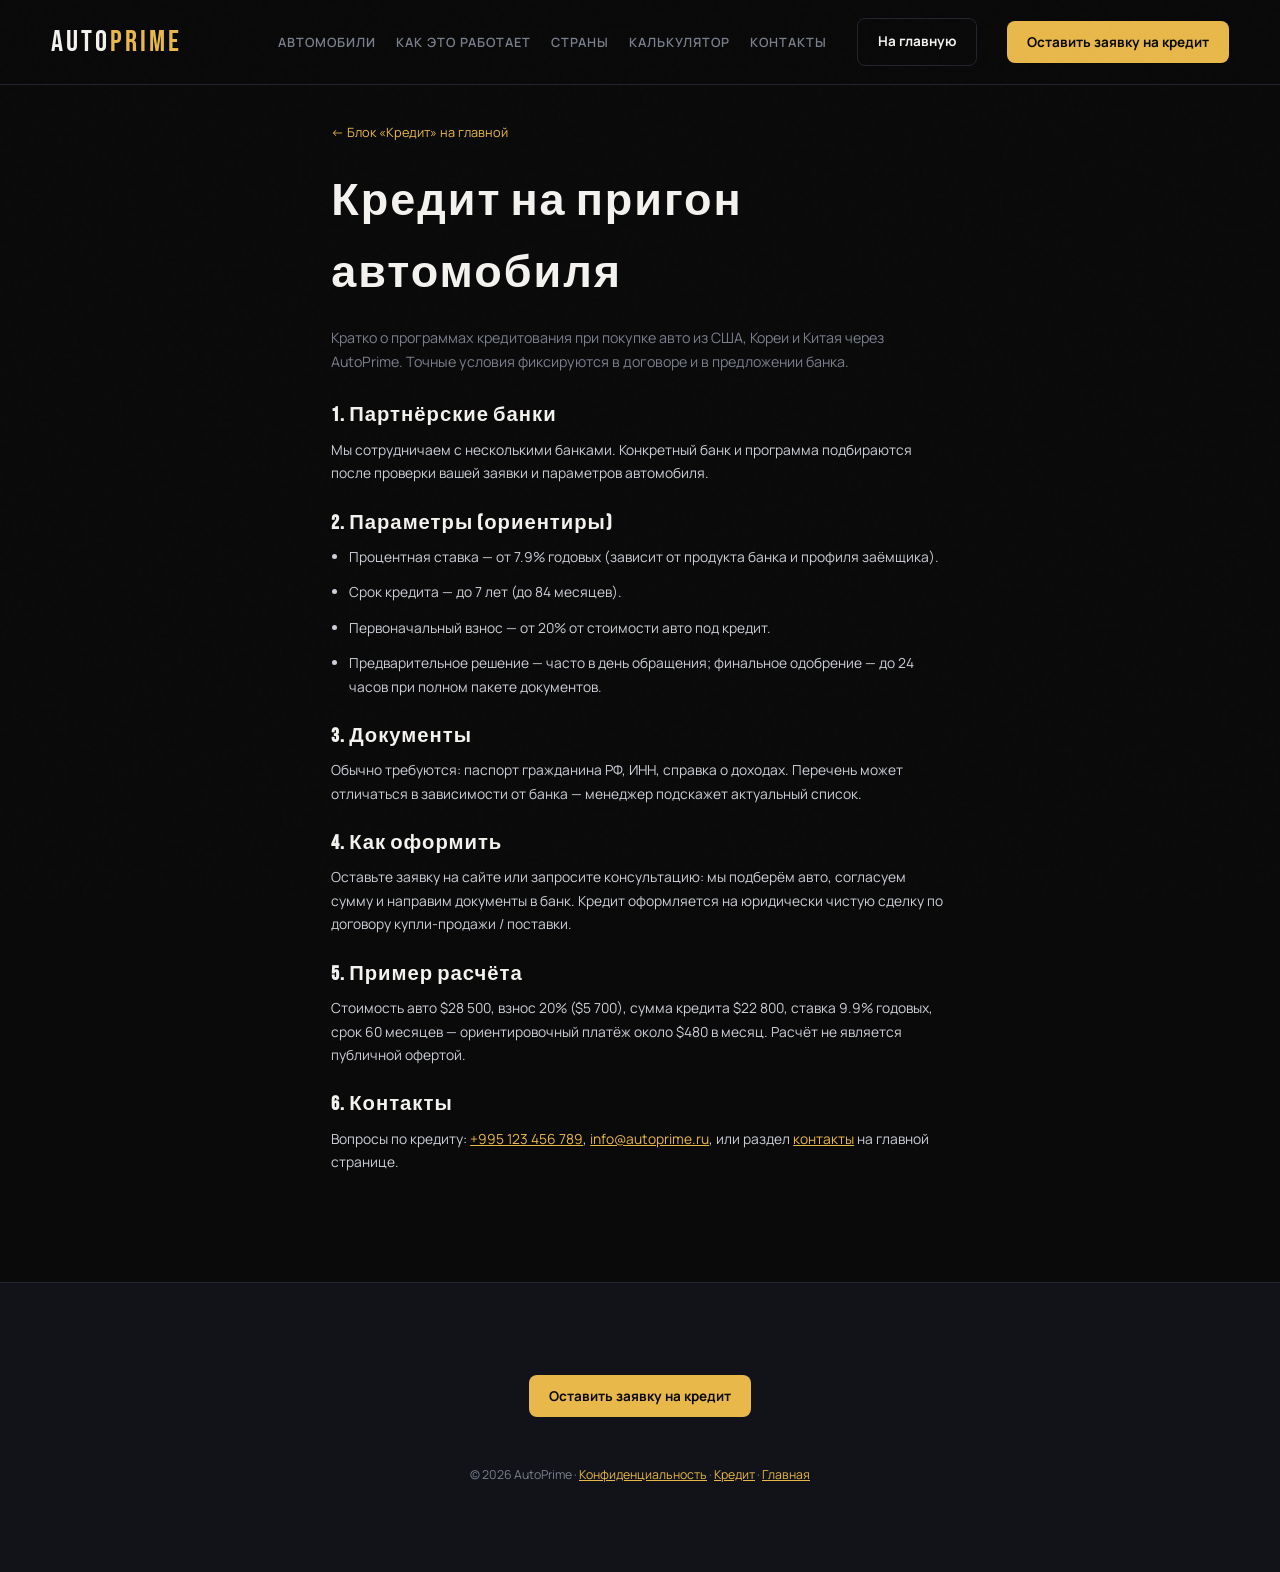
==== credit-info.html @ edca6498 "add fields add fields" ====
<!DOCTYPE html>
<html lang="ru">
<head>
<meta charset="UTF-8">
<meta name="viewport" content="width=device-width, initial-scale=1.0">
<title>Кредит на пригон автомобиля — AutoPrime</title>
<link rel="preconnect" href="https://fonts.googleapis.com">
<link rel="preconnect" href="https://fonts.gstatic.com" crossorigin>
<link href="https://fonts.googleapis.com/css2?family=Bebas+Neue&family=Manrope:wght@300;400;500;600;700;800&display=swap" rel="stylesheet">
<link rel="stylesheet" href="css/autoprime.css">
</head>
<body>

<header>
  <div class="layout-shell--header">
    <a href="index.html#top" class="logo">AUTO<span>PRIME</span></a>
    <div class="header-nav-wrapp">
      <nav class="header-nav">
        <a href="index.html#cars">Автомобили</a>
        <a href="index.html#howit">Как это работает</a>
        <a href="index.html#countries">Страны</a>
        <a href="index.html#calc">Калькулятор</a>
        <a href="index.html#contact">Контакты</a>
      </nav>
      <a href="index.html#top" class="btn btn-outline">На главную</a>
      <button class="btn btn-primary" onclick="openModal()">Оставить заявку на кредит</button>
    </div>
    
    <div class="burger">
      <span></span>
    </div>
  </div>
</header>

<main class="page-simple">
  <div class="layout-shell page-simple__inner">
    <a href="index.html#credit" class="back-link">← Блок «Кредит» на главной</a>
    <h1>Кредит на пригон автомобиля</h1>
    <p class="lead">Кратко о программах кредитования при покупке авто из США, Кореи и Китая через AutoPrime. Точные условия фиксируются в договоре и в предложении банка.</p>

    <section>
      <h2>1. Партнёрские банки</h2>
      <p>Мы сотрудничаем с несколькими банками. Конкретный банк и программа подбираются после проверки вашей заявки и параметров автомобиля.</p>
    </section>

    <section>
      <h2>2. Параметры (ориентиры)</h2>
      <ul>
        <li>Процентная ставка — от 7.9% годовых (зависит от продукта банка и профиля заёмщика).</li>
        <li>Срок кредита — до 7 лет (до 84 месяцев).</li>
        <li>Первоначальный взнос — от 20% от стоимости авто под кредит.</li>
        <li>Предварительное решение — часто в день обращения; финальное одобрение — до 24 часов при полном пакете документов.</li>
      </ul>
    </section>

    <section>
      <h2>3. Документы</h2>
      <p>Обычно требуются: паспорт гражданина РФ, ИНН, справка о доходах. Перечень может отличаться в зависимости от банка — менеджер подскажет актуальный список.</p>
    </section>

    <section>
      <h2>4. Как оформить</h2>
      <p>Оставьте заявку на сайте или запросите консультацию: мы подберём авто, согласуем сумму и направим документы в банк. Кредит оформляется на юридически чистую сделку по договору купли-продажи / поставки.</p>
    </section>

    <section>
      <h2>5. Пример расчёта</h2>
      <p>Стоимость авто $28 500, взнос 20% ($5 700), сумма кредита $22 800, ставка 9.9% годовых, срок 60 месяцев — ориентировочный платёж около $480 в месяц. Расчёт не является публичной офертой.</p>
    </section>

    <section>
      <h2>6. Контакты</h2>
      <p>Вопросы по кредиту: <a href="tel:#">+995 123 456 789</a>, <a href="mailto:info@autoprime.ru">info@autoprime.ru</a>, или раздел <a href="index.html#contact">контакты</a> на главной странице.</p>
    </section>
  </div>
</main>

<footer>
  <div class="layout-shell" style="padding: 32px 0 48px;">
    <div class="footer-inner" style="display: flex; justify-content: center;">
      <button class="btn btn-primary" onclick="openModal()">Оставить заявку на кредит</button>
    </div>
    <p style="font-size: 0.82rem; color: var(--muted); line-height: 1.6; text-align: center;">
      © 2026 AutoPrime ·
      <a href="privacy.html" style="color: var(--accent);">Конфиденциальность</a> ·
      <a href="credit-info.html" style="color: var(--accent);">Кредит</a> ·
      <a href="index.html" style="color: var(--accent);">Главная</a>
    </p>
  </div>
</footer>

<!-- MODAL -->
<div class="modal-overlay" id="modal">
  <form class="modal" id="modalForm" method="POST">
    <button class="modal-close" onclick="closeModal()">×</button>
    <h3>БЕСПЛАТНАЯ КОНСУЛЬТАЦИЯ</h3>
    <p>Оставьте номер телефона — менеджер перезвонит в течение 15 минут</p>
    <div class="form-group" style="margin-bottom:16px;" id="fg-mname">
      <label>Имя</label>
      <input type="text" name="name" id="mname" placeholder="Ваше имя" autocomplete="name">
      <div class="field-error" id="err-mname">Укажите имя</div>
    </div>
    <div class="form-group" style="margin-bottom:24px;" id="fg-mphone">
      <label>Телефон</label>
      <input type="tel" name="phone" class="phone-input" id="mphone" placeholder="+995 ___-__-__" autocomplete="tel">
      <div class="field-error" id="err-mphone">Укажите корректный номер</div>
    </div>
    <button type="submit" class="btn btn-primary pulse" style="width:100%; justify-content:center;">Перезвоните мне →</button>
    <div class="success-msg" id="modalSuccess">✅ Спасибо! Мы свяжемся с вами в ближайшее время.</div>
  </form>
</div>

<script src="js/main.js"></script>
<script src="js/send-form.js"></script>
<script>
  const burger = document.querySelector('.burger');
  const nav = document.querySelector('.header-nav-wrapp');

  if (burger && nav) {

    burger.addEventListener('click', () => {
      burger.classList.toggle('active');
      nav.classList.toggle('active');
      document.body.classList.toggle('lock');
    });

    nav.addEventListener('click', (e) => {
      if (e.target.closest('a')) {
        burger.classList.remove('active');
        nav.classList.remove('active');
        document.body.classList.remove('lock');
      }
    });

  }
</script>
</body>
</html>
---- css/autoprime.css ----
:root {
    --black: #0a0a0a;
    --dark: #111318;
    --card: #16191f;
    --border: #222530;
    --accent: #e8b84b;
    --accent2: #ff4c29;
    --white: #f4f2ee;
    --muted: #7a7f8e;
    --text: #cdd0d8;
    --radius: 12px;
    --layout-max: 1920px;
    --layout-pad: clamp(24px, 4vw, 56px);
  }

  /* Единая сетка: контент не шире 1920px, отступы по бокам одинаковые */
  .layout-shell {
    width: 100%;
    max-width: var(--layout-max);
    margin-left: auto;
    margin-right: auto;
    padding-left: var(--layout-pad);
    padding-right: var(--layout-pad);
    box-sizing: border-box;
  }
  .layout-shell--header {
    display: flex;
    align-items: center;
    justify-content: space-between;
    gap: 24px;
    max-width: var(--layout-max);
    margin-left: auto;
    margin-right: auto;
    padding: 18px var(--layout-pad);
    width: 100%;
    box-sizing: border-box;
  }

  *, *::before, *::after { box-sizing: border-box; margin: 0; padding: 0; }

  html {
    scroll-behavior: smooth;
    font-size: 15px;
  }

  body {
    background: var(--black);
    color: var(--text);
    font-family: 'Manrope', sans-serif;
    font-size: 1rem;
    line-height: 1.6;
    overflow-x: hidden;
  }

  /* ── NOISE OVERLAY ── */
  body::before {
    content: '';
    position: fixed;
    inset: 0;
    background-image: url("data:image/svg+xml,%3Csvg viewBox='0 0 200 200' xmlns='http://www.w3.org/2000/svg'%3E%3Cfilter id='n'%3E%3CfeTurbulence type='fractalNoise' baseFrequency='0.9' numOctaves='4' stitchTiles='stitch'/%3E%3C/filter%3E%3Crect width='100%25' height='100%25' filter='url(%23n)' opacity='0.03'/%3E%3C/svg%3E");
    pointer-events: none;
    z-index: 9999;
    opacity: .4;
  }

  /* ── HEADER ── */
  header {
    position: fixed;
    top: 0; left: 0; right: 0;
    z-index: 100;
    background: rgba(10,10,10,.85);
    backdrop-filter: blur(16px);
    border-bottom: 1px solid var(--border);
  }
  .layout-shell--header .header-nav-wrapp {
    display: flex;
    align-items: center;
    gap: 30px;
  }
  .logo {
    font-family: 'Bebas Neue', sans-serif;
    font-size: 2rem;
    color: var(--white);
    letter-spacing: 3px;
    text-decoration: none;
  }
  .logo span { color: var(--accent); }

  nav { display: flex; gap: 20px; align-items: center; }
  nav a {
    color: var(--muted);
    text-decoration: none;
    font-size: .85rem;
    font-weight: 600;
    letter-spacing: 1px;
    text-transform: uppercase;
    transition: color .2s;
  }
  nav a:hover { color: var(--white); }

  
  .btn {
    display: inline-flex;
    align-items: center;
    gap: 8px;
    padding: 12px 20px;
    border-radius: 8px;
    font-family: 'Manrope', sans-serif;
    font-weight: 700;
    font-size: .9rem;
    text-align: center;
    cursor: pointer;
    transition: all .25s;
    border: none;
    text-decoration: none;
  }
  .btn-outline {
    background: transparent;
    color: var(--white);
    border: 1.5px solid var(--border);
  }
  .btn-outline:hover { border-color: var(--accent); color: var(--accent); }
  /* Все основные CTA — один цвет (золотой акцент) */
  .btn-red,
  .btn-primary {
    background: var(--accent);
    color: var(--black);
  }
  .btn-red:hover,
  .btn-primary:hover {
    background: #f5c96a;
    transform: translateY(-2px);
    box-shadow: 0 8px 32px rgba(232,184,75,.35);
  }
  .btn-secondary {
    display: block;
    color: var(--text);
    border: 1px solid var(--white);
    transition: all .25s;
    padding: 8px 20px;
  }
  .btn-secondary:hover {
    color: var(--accent);
    border: 1px solid var(--accent);
  }
  /* ── HERO (cinematic) ── */
  .hero {
    min-height: 100vh;
    min-height: 100dvh;
    display: flex;
    align-items: center;
    padding: 120px var(--layout-pad) 72px;
    position: relative;
    overflow: hidden;
  }

  .hero-photo {
    position: absolute;
    inset: 0;
    z-index: 0;
  }
  .hero-photo img {
    width: 100%;
    height: 100%;
    object-fit: cover;
    transform: scale(1.08);
    animation: heroKenburns 22s ease-in-out infinite alternate;
  }
  @keyframes heroKenburns {
    0% { transform: scale(1.06) translate(0, 0); }
    100% { transform: scale(1.12) translate(-1.5%, 1%); }
  }

  .hero-scrim {
    position: absolute;
    inset: 0;
    z-index: 1;
    background:
      linear-gradient(105deg, rgba(6,7,10,.97) 0%, rgba(6,7,10,.88) 38%, rgba(6,7,10,.45) 62%, rgba(6,7,10,.25) 100%),
      radial-gradient(ellipse 90% 80% at 20% 50%, rgba(232,184,75,.12) 0%, transparent 55%);
  }

  .hero-veil {
    position: absolute;
    inset: 0;
    z-index: 1;
    background: linear-gradient(180deg, transparent 0%, rgba(10,10,10,.85) 100%);
    pointer-events: none;
  }

  .hero-grid-fine {
    position: absolute;
    inset: 0;
    z-index: 2;
    opacity: .35;
    background-image:
      linear-gradient(rgba(255,255,255,.03) 1px, transparent 1px),
      linear-gradient(90deg, rgba(255,255,255,.03) 1px, transparent 1px);
    background-size: 48px 48px;
    mask-image: linear-gradient(90deg, black 0%, black 45%, transparent 85%);
    pointer-events: none;
  }

  .hero-glow {
    position: absolute;
    width: min(90vw, 720px);
    height: min(90vw, 720px);
    right: -15%;
    top: 50%;
    transform: translateY(-50%);
    z-index: 2;
    background: radial-gradient(circle, rgba(232,184,75,.18) 0%, rgba(255,76,41,.06) 40%, transparent 70%);
    filter: blur(40px);
    pointer-events: none;
    animation: heroGlowPulse 8s ease-in-out infinite;
  }
  @keyframes heroGlowPulse {
    0%, 100% { opacity: .75; transform: translateY(-50%) scale(1); }
    50% { opacity: 1; transform: translateY(-50%) scale(1.05); }
  }

  .hero-inner {
    position: relative;
    z-index: 4;
    width: 100%;
    max-width: var(--layout-max);
    margin: 0 auto;
    display: grid;
    grid-template-columns: minmax(0, 1.05fr) minmax(0, .95fr);
    gap: clamp(32px, 5vw, 64px);
    align-items: center;
  }

  .hero-content { max-width: 640px; }

  .hero-badge {
    display: inline-flex;
    align-items: center;
    gap: 10px;
    background: rgba(255,255,255,.06);
    backdrop-filter: blur(12px);
    -webkit-backdrop-filter: blur(12px);
    border: 1px solid rgba(255,255,255,.12);
    color: var(--accent);
    padding: 8px 18px;
    border-radius: 100px;
    font-size: .78rem;
    font-weight: 700;
    letter-spacing: 2px;
    text-transform: uppercase;
    margin-bottom: 24px;
    animation: fadeDown .6s ease both;
    box-shadow: 0 8px 32px rgba(0,0,0,.35);
  }
  .hero-badge-dot {
    width: 8px;
    height: 8px;
    border-radius: 50%;
    background: var(--accent);
    box-shadow: 0 0 12px var(--accent);
    animation: badgeDot 2s ease-in-out infinite;
  }
  @keyframes badgeDot {
    0%, 100% { opacity: 1; transform: scale(1); }
    50% { opacity: .6; transform: scale(.85); }
  }

  .hero h1 {
    font-family: 'Bebas Neue', sans-serif;
    font-size: clamp(3.2rem, 8vw, 7rem);
    line-height: .92;
    color: var(--white);
    letter-spacing: 3px;
    margin-bottom: 24px;
    animation: fadeUp .7s ease .1s both;
  }
  .hero h1 .accent {
    background: linear-gradient(105deg, var(--accent) 0%, #fff6dd 50%, var(--accent) 100%);
    background-size: 220% 100%;
    -webkit-background-clip: text;
    background-clip: text;
    color: transparent;
    animation: accentShine 6s ease-in-out infinite;
  }
  @keyframes accentShine {
    0%, 100% { background-position: 0% 50%; }
    50% { background-position: 100% 50%; }
  }
  .hero h1 .stroke {
    -webkit-text-stroke: 1.5px var(--white);
    color: transparent;
    animation: strokePulse 4s ease-in-out infinite;
  }
  @keyframes strokePulse {
    0%, 100% { opacity: 1; -webkit-text-stroke-color: var(--white); }
    50% { opacity: .92; -webkit-text-stroke-color: rgba(232,184,75,.55); }
  }

  .hero-line {
    width: 72px;
    height: 4px;
    border-radius: 4px;
    background: linear-gradient(90deg, var(--accent), var(--accent2));
    margin-bottom: 20px;
    animation: lineGrow .9s ease .15s both;
    box-shadow: 0 0 20px rgba(232,184,75,.4);
  }
  @keyframes lineGrow {
    from { transform: scaleX(0); transform-origin: left; opacity: 0; }
    to { transform: scaleX(1); opacity: 1; }
  }

  .hero-sub {
    font-size: 1.12rem;
    color: rgba(205,208,216,.92);
    max-width: 520px;
    margin-bottom: 36px;
    animation: fadeUp .7s ease .2s both;
    line-height: 1.75;
  }

  .hero-ctas {
    display: flex;
    gap: 14px;
    flex-wrap: wrap;
    animation: fadeUp .7s ease .3s both;
  }

  .hero-stats {
    display: flex;
    gap: clamp(20px, 4vw, 40px);
    margin-top: 40px;
    padding: 22px 26px;
    background: rgba(8,9,12,.55);
    backdrop-filter: blur(16px);
    -webkit-backdrop-filter: blur(16px);
    border: 1px solid rgba(255,255,255,.08);
    border-radius: 16px;
    animation: fadeUp .7s ease .4s both;
    box-shadow: 0 16px 48px rgba(0,0,0,.4);
  }
  .stat-num {
    font-family: 'Bebas Neue', sans-serif;
    font-size: clamp(2rem, 4vw, 2.6rem);
    color: var(--white);
    line-height: 1;
  }
  .stat-num span { color: var(--accent); }
  .stat-label { font-size: .72rem; color: var(--muted); text-transform: uppercase; letter-spacing: 1.2px; margin-top: 6px; }

  /* Hero visual column */
  .hero-showcase {
    position: relative;
    min-height: 420px;
    animation: fadeUp .85s ease .25s both;
  }
  .hero-showcase-main {
    position: relative;
    border-radius: 20px;
    overflow: hidden;
    border: 1px solid rgba(255,255,255,.12);
    box-shadow:
      0 24px 80px rgba(0,0,0,.55),
      0 0 0 1px rgba(232,184,75,.15),
      inset 0 0 60px rgba(0,0,0,.3);
    aspect-ratio: 4/3;
  }
  .hero-showcase-main img {
    width: 100%;
    height: 100%;
    object-fit: cover;
    display: block;
    transition: transform .6s ease;
  }
  .hero-showcase-main:hover img { transform: scale(1.04); }
  .hero-showcase-main::after {
    content: '';
    position: absolute;
    inset: 0;
    background: linear-gradient(180deg, transparent 40%, rgba(6,7,10,.85) 100%);
    pointer-events: none;
  }
  .hero-showcase-caption {
    position: absolute;
    bottom: 16px;
    left: 16px;
    right: 16px;
    z-index: 2;
    display: flex;
    align-items: center;
    justify-content: space-between;
    gap: 12px;
    font-size: .8rem;
    font-weight: 700;
    letter-spacing: 2px;
    text-transform: uppercase;
    color: var(--white);
  }
  .hero-showcase-caption span {
    color: var(--accent);
    font-size: .72rem;
  }

  .hero-float {
    position: absolute;
    width: 42%;
    max-width: 200px;
    border-radius: 14px;
    overflow: hidden;
    border: 1px solid rgba(255,255,255,.15);
    box-shadow: 0 16px 40px rgba(0,0,0,.5);
    z-index: 3;
    animation: floatY 6s ease-in-out infinite;
  }
  .hero-float img { width: 100%; height: 100%; object-fit: cover; display: block; aspect-ratio: 3/2; }
  .hero-float--a { top: -6%; right: -4%; animation-delay: 0s; }
  .hero-float--b { bottom: 8%; left: -8%; animation-delay: -3s; }
  @keyframes floatY {
    0%, 100% { transform: translateY(0); }
    50% { transform: translateY(-10px); }
  }

  .hero-showcase-ring {
    position: absolute;
    inset: -8px;
    border-radius: 24px;
    border: 1px solid rgba(232,184,75,.2);
    pointer-events: none;
    z-index: 0;
  }

  /* ── SCROLLING TICKER ── */
  .ticker-wrap {
    background: var(--accent);
    padding: 14px 0;
    overflow: hidden;
    display: flex;
  }
  .ticker {
    display: flex;
    gap: 0;
    animation: ticker 25s linear infinite;
    white-space: nowrap;
  }
  .ticker-item {
    display: inline-flex;
    align-items: center;
    gap: 16px;
    color: var(--black);
    font-weight: 800;
    font-size: .85rem;
    letter-spacing: 1.5px;
    text-transform: uppercase;
    padding: 0 40px;
  }
  .ticker-dot { width: 6px; height: 6px; background: var(--black); border-radius: 50%; opacity: .4; }

  /* ── SECTION COMMON ── */
  section:not(.hero) {
    padding-top: 100px;
    padding-bottom: 100px;
  }
  .reviews-section {
    background: var(--dark);
  }
  .section-head--center {
    text-align: center;
    margin-left: auto;
    margin-right: auto;
  }
  .section-head--center p {
    margin-left: auto;
    margin-right: auto;
    max-width: 560px;
  }
  .section-label {
    font-size: .75rem;
    font-weight: 700;
    letter-spacing: 3px;
    text-transform: uppercase;
    color: var(--accent);
    margin-bottom: 16px;
  }
  h2 {
    font-family: 'Bebas Neue', sans-serif;
    font-size: clamp(2.5rem, 5vw, 4.5rem);
    color: var(--white);
    line-height: 1;
    letter-spacing: 1px;
  }
  .section-head { margin-bottom: 60px; }
  .section-head p { color: var(--muted); margin-top: 16px; max-width: 500px; font-size: 1rem; }

  /* ── CAR SLIDER ── */
  .cars-section { background: var(--dark); }

  .slider-container { position: relative; overflow: hidden; }
  .slider-track {
    display: flex;
    gap: 24px;
    transition: transform .5s cubic-bezier(.4,0,.2,1);
  }

  .car-card {
    min-width: 380px;
    background: var(--card);
    border: 1px solid var(--border);
    border-radius: 16px;
    overflow: hidden;
    position: relative;
    transition: transform .3s, box-shadow .3s;
    cursor: pointer;
    flex-shrink: 0;
  }
  .car-card:hover {
    transform: translateY(-6px);
    box-shadow: 0 20px 60px rgba(0,0,0,.5);
  }

  .car-img {
    width: 100%;
    height: 220px;
    background: linear-gradient(135deg, #1a1d25 0%, #222530 100%);
    position: relative;
    overflow: hidden;
  }
  .car-img img {
    position: absolute;
    inset: 0;
    width: 100%;
    height: 100%;
    object-fit: cover;
  }
  .car-img::after {
    content: '';
    position: absolute;
    bottom: 0; left: 0; right: 0;
    height: 70px;
    background: linear-gradient(transparent, var(--card));
    z-index: 1;
    pointer-events: none;
  }

  .car-badge-country {
    z-index: 2;
    position: absolute;
    top: 16px; right: 16px;
    background: rgba(10,10,10,.85);
    border: 1px solid var(--border);
    padding: 4px 12px;
    border-radius: 100px;
    font-size: .72rem;
    font-weight: 700;
    letter-spacing: 1px;
    text-transform: uppercase;
    color: var(--white);
  }

  .car-badge-hot {
    z-index: 2;
    position: absolute;
    top: 16px; left: 16px;
    background: var(--accent2);
    padding: 4px 12px;
    border-radius: 100px;
    font-size: .7rem;
    font-weight: 800;
    letter-spacing: 1px;
    text-transform: uppercase;
    color: #fff;
  }

  .car-info { padding: 24px; }
  .car-name {
    font-family: 'Bebas Neue', sans-serif;
    font-size: 1.8rem;
    color: var(--white);
    letter-spacing: 1px;
    margin-bottom: 4px;
  }
  .car-year { font-size: .8rem; color: var(--muted); margin-bottom: 16px; }

  .car-specs {
    display: flex;
    gap: 16px;
    margin-bottom: 20px;
  }
  .spec {
    display: flex;
    flex-direction: column;
    gap: 2px;
  }
  .spec-val { font-size: .9rem; font-weight: 700; color: var(--white); }
  .spec-key { font-size: .7rem; color: var(--muted); text-transform: uppercase; letter-spacing: .5px; }

  .car-prices {
    display: flex;
    justify-content: space-between;
    align-items: center;
    gap: 12px;
    padding-top: 16px;
    border-top: 1px solid var(--border);
  }
  .price-label { font-size: .7rem; color: var(--muted); text-transform: uppercase; letter-spacing: 1px; }
  .price-val {
    font-family: 'Bebas Neue', sans-serif;
    font-size: 1.8rem;
    color: var(--accent);
    letter-spacing: 1px;
    line-height: 1;
  }
  .price-sub { font-size: .75rem; color: var(--muted); margin-top: 2px; }

  .slider-nav {
    display: flex;
    flex-wrap: wrap;
    gap: 12px;
    margin-top: 40px;
    justify-content: center;
    align-items: center;
  }
  .slider-btn {
    width: 48px; height: 48px;
    border-radius: 50%;
    background: var(--card);
    border: 1px solid var(--border);
    color: var(--white);
    font-size: 1.2rem;
    cursor: pointer;
    display: flex;
    align-items: center;
    justify-content: center;
    transition: all .2s;
  }
  .slider-btn:hover { background: var(--accent); color: var(--black); border-color: var(--accent); }
  .layout-shell--header .burger {
    display: none;
  }
  .slider-dots {
    display: flex;
    gap: 8px;
    align-items: center;
  }
  .dot {
    width: 8px; height: 8px;
    border-radius: 50%;
    background: var(--border);
    cursor: pointer;
    transition: all .3s;
    border: none;
    padding: 0;
    flex-shrink: 0;
  }
  .dot:focus-visible { outline: 2px solid var(--accent); outline-offset: 2px; }
  .dot.active { background: var(--accent); width: 24px; border-radius: 4px; }

  /* ── HOW IT WORKS ── */
  .steps-grid {
    display: grid;
    grid-template-columns: repeat(auto-fit, minmax(200px, 1fr));
    gap: 2px;
    background: var(--border);
    border: 1px solid var(--border);
    border-radius: 16px;
    overflow: hidden;
  }
  .step {
    background: var(--card);
    padding: 40px 32px;
    position: relative;
    transition: background .3s;
  }
  .step:hover { background: #1c2028; }
  .step-num {
    font-family: 'Bebas Neue', sans-serif;
    font-size: 4rem;
    color: var(--border);
    line-height: 1;
    margin-bottom: 16px;
    transition: color .3s;
  }
  .step:hover .step-num { color: rgba(232,184,75,.2); }
  .step-icon { font-size: 1.8rem; margin-bottom: 12px; }
  .step h3 {
    font-size: 16.8px;
    font-weight: 700;
    color: var(--white);
    margin-bottom: 10px;
  }
  .step p { font-size: .88rem; color: var(--muted); line-height: 1.6; }

  /* ── COUNTRIES ── */
  .countries-section { background: var(--dark); }
  .countries-grid {
    display: grid;
    grid-template-columns: repeat(3, 1fr);
    gap: 24px;
  }
  .country-card {
    background: var(--card);
    border: 1px solid var(--border);
    border-radius: 16px;
    padding: 40px 32px;
    position: relative;
    overflow: hidden;
    transition: all .3s;
  }
  .country-card::before {
    content: '';
    position: absolute;
    inset: 0;
    opacity: 0;
    transition: opacity .3s;
    border-radius: 16px;
  }
  .country-card.usa::before { background: radial-gradient(ellipse at top right, rgba(0,45,180,.15), transparent 60%); }
  .country-card.korea::before { background: radial-gradient(ellipse at top right, rgba(200,0,50,.1), transparent 60%); }
  .country-card.china::before { background: radial-gradient(ellipse at top right, rgba(220,40,40,.12), transparent 60%); }
  .country-card:hover::before { opacity: 1; }
  .country-card:hover {
    transform: translateY(-4px);
    border-color: rgba(232,184,75,.3);
    box-shadow: 0 16px 48px rgba(0,0,0,.4);
  }

  .country-flag { font-size: 3.5rem; margin-bottom: 20px; display: block; }
  .country-name {
    font-family: 'Bebas Neue', sans-serif;
    font-size: 2rem;
    color: var(--white);
    letter-spacing: 1px;
    margin-bottom: 12px;
  }
  .country-desc { color: var(--muted); font-size: .9rem; margin-bottom: 24px; line-height: 1.65; }

  .country-features { list-style: none; display: flex; flex-direction: column; gap: 8px; }
  .country-features li {
    display: flex;
    align-items: center;
    gap: 10px;
    font-size: .85rem;
    color: var(--text);
  }
  .country-features li::before { content: '✓'; color: var(--accent); font-weight: 800; }

  /* ── CREDIT ── */
  .credit-section {
    background: linear-gradient(135deg, var(--card) 0%, #1a1d25 100%);
    border-top: 1px solid var(--border);
    border-bottom: 1px solid var(--border);
  }
  .credit-inner {
    display: grid;
    grid-template-columns: 1fr 1fr;
    gap: 80px;
    align-items: center;
    width: 100%;
  }
  .credit-visual {
    background: var(--dark);
    border: 1px solid var(--border);
    border-radius: 20px;
    padding: 40px;
    position: relative;
    overflow: hidden;
  }
  .credit-visual::before {
    content: '';
    position: absolute;
    top: -40%; right: -20%;
    width: 300px; height: 300px;
    background: radial-gradient(circle, rgba(232,184,75,.12), transparent 70%);
    pointer-events: none;
  }
  .credit-calc-title {
    font-size: .75rem;
    text-transform: uppercase;
    letter-spacing: 2px;
    color: var(--muted);
    margin-bottom: 24px;
  }
  .calc-row {
    display: flex;
    justify-content: space-between;
    align-items: center;
    padding: 14px 0;
    border-bottom: 1px solid var(--border);
  }
  .calc-row:last-child { border: none; }
  .calc-key { font-size: .85rem; color: var(--muted); }
  .calc-val { font-weight: 700; color: var(--white); font-size: .95rem; }
  .calc-val.big {
    font-family: 'Bebas Neue', sans-serif;
    font-size: 2rem;
    color: var(--accent);
    letter-spacing: 1px;
  }

  .credit-text h2 { margin-bottom: 20px; }
  .credit-text p { color: var(--muted); margin-bottom: 32px; line-height: 1.7; }
  .credit-benefits { display: flex; flex-direction: column; gap: 16px; margin-bottom: 36px; }
  .credit-benefit {
    display: flex;
    align-items: flex-start;
    gap: 16px;
    padding: 16px;
    background: rgba(255,255,255,.03);
    border: 1px solid var(--border);
    border-radius: 10px;
    transition: border-color .2s;
  }
  .credit-benefit:hover { border-color: rgba(232,184,75,.3); }
  .cb-icon { font-size: 1.4rem; flex-shrink: 0; }
  .cb-text h4 { font-size: .9rem; font-weight: 700; color: var(--white); margin-bottom: 4px; }
  .cb-text p { font-size: .82rem; color: var(--muted); line-height: 1.5; }

  /* ── WHY US ── */
  .why-grid {
    display: grid;
    grid-template-columns: repeat(auto-fit, minmax(260px, 1fr));
    gap: 24px;
  }
  .why-card {
    background: var(--card);
    border: 1px solid var(--border);
    border-radius: 16px;
    padding: 32px;
    transition: all .3s;
    position: relative;
    overflow: hidden;
  }
  .why-card::after {
    content: '';
    position: absolute;
    bottom: 0; left: 0; right: 0;
    height: 3px;
    background: var(--accent);
    transform: scaleX(0);
    transition: transform .3s;
    transform-origin: left;
  }
  .why-card:hover::after { transform: scaleX(1); }
  .why-card:hover { transform: translateY(-4px); }
  .why-icon { font-size: 2rem; margin-bottom: 16px; }
  .why-card h3 { font-size: 16.8px; font-weight: 700; color: var(--white); margin-bottom: 10px; }
  .why-card p { font-size: .85rem; color: var(--muted); line-height: 1.6; }

  /* ── CALC SECTION ── */
  .calc-section { background: var(--dark); }
  .calc-wrapper {
    max-width: 800px;
    margin: 0 auto;
    background: var(--card);
    border: 1px solid var(--border);
    border-radius: 24px;
    padding: 48px;
  }
  .calc-grid {
    display: grid;
    grid-template-columns: 1fr 1fr;
    gap: 24px;
    margin-bottom: 32px;
  }
  .form-group { display: flex; flex-direction: column; gap: 8px; }
  .form-group label {
    font-size: .78rem;
    font-weight: 700;
    text-transform: uppercase;
    letter-spacing: 1px;
    color: var(--muted);
  }
  .form-group input, .form-group select {
    background: var(--dark);
    border: 1px solid var(--border);
    border-radius: 8px;
    padding: 14px 16px;
    color: var(--white);
    font-family: 'Manrope', sans-serif;
    font-size: .95rem;
    outline: none;
    transition: border-color .2s;
    appearance: none;
  }
  .form-group input:focus, .form-group select:focus { border-color: var(--accent); }
  .form-group select option { background: var(--dark); }

  .calc-result {
    background: rgba(232,184,75,.08);
    border: 1px solid rgba(232,184,75,.2);
    border-radius: 12px;
    padding: 24px;
    display: grid;
    grid-template-columns: repeat(3, 1fr);
    gap: 24px;
    text-align: center;
  }
  .result-label { font-size: .75rem; color: var(--muted); text-transform: uppercase; letter-spacing: 1px; margin-bottom: 6px; }
  .result-val {
    font-family: 'Bebas Neue', sans-serif;
    font-size: 2rem;
    color: var(--accent);
    letter-spacing: 1px;
  }

  /* ── REVIEWS ── */
  .reviews-grid {
    display: grid;
    grid-template-columns: repeat(auto-fit, minmax(300px, 1fr));
    gap: 24px;
  }
  .review-card {
    background: var(--card);
    border: 1px solid var(--border);
    border-radius: 16px;
    padding: 32px;
    position: relative;
  }
  .review-quote {
    font-size: 3rem;
    color: var(--accent);
    opacity: .3;
    line-height: .8;
    margin-bottom: 16px;
    font-family: Georgia, serif;
  }
  .review-text { color: var(--text); font-size: .9rem; line-height: 1.7; margin-bottom: 24px; }
  .review-author { display: flex; align-items: center; gap: 14px; }
  .review-avatar {
    width: 44px; height: 44px;
    border-radius: 50%;
    background: linear-gradient(135deg, var(--accent) 0%, #f5a623 100%);
    display: flex;
    align-items: center;
    justify-content: center;
    font-weight: 800;
    color: var(--black);
    font-size: .9rem;
    flex-shrink: 0;
  }
  .review-name { font-weight: 700; color: var(--white); font-size: .9rem; }
  .review-car { font-size: .8rem; color: var(--muted); margin-top: 2px; }
  .stars { color: var(--accent); font-size: .9rem; letter-spacing: 2px; margin-bottom: 12px; }

  /* ── FAQ ── */
  .faq-section { background: var(--dark); }
  .faq-list { max-width: 760px; margin: 0 auto; display: flex; flex-direction: column; gap: 12px; }
  .faq-item {
    background: var(--card);
    border: 1px solid var(--border);
    border-radius: 12px;
    overflow: hidden;
    transition: border-color .2s;
  }
  .faq-item.open { border-color: rgba(232,184,75,.3); }
  .faq-question {
    padding: 22px 28px;
    display: flex;
    justify-content: space-between;
    align-items: center;
    cursor: pointer;
    font-weight: 600;
    color: var(--white);
    font-size: .95rem;
    transition: color .2s;
    user-select: none;
  }
  .faq-question:hover { color: var(--accent); }
  .faq-icon {
    font-size: 1.3rem;
    color: var(--muted);
    transition: transform .3s, color .2s;
    flex-shrink: 0;
  }
  .faq-item.open .faq-icon { transform: rotate(45deg); color: var(--accent); }
  .faq-answer {
    max-height: 0;
    overflow: hidden;
    transition: max-height .4s ease, padding .3s;
    color: var(--muted);
    font-size: .88rem;
    line-height: 1.7;
  }
  .faq-item.open .faq-answer { max-height: 300px; padding: 0 28px 22px; }

  /* ── CONTACT ── */
  .contact-section {
    background: var(--black);
    border-top: 1px solid var(--border);
  }
  .contact-inner {
    display: grid;
    grid-template-columns: 1fr 1.2fr;
    gap: clamp(40px, 5vw, 80px);
    align-items: center;
    width: 100%;
  }
  .contact-info {
    display: flex;
    flex-direction: column;
    justify-content: center;
  }
  .contact-info h2 { margin-bottom: 20px; }
  .contact-info p { color: var(--muted); margin-bottom: 40px; line-height: 1.7; }

  .contact-items { display: flex; flex-direction: column; gap: 20px; }
  .contact-item {
    display: flex;
    align-items: center;
    gap: 16px;
    padding: 16px 20px;
    background: var(--card);
    border: 1px solid var(--border);
    border-radius: 10px;
  }
  .ci-icon { font-size: 1.3rem; }
  .ci-label { font-size: .75rem; color: var(--muted); text-transform: uppercase; letter-spacing: 1px; }
  .ci-val { font-weight: 600; color: var(--white); font-size: .95rem; }

  .contact-form {
    background: var(--card);
    border: 1px solid var(--border);
    border-radius: 20px;
    padding: 44px;
  }
  .contact-form h3 {
    font-family: 'Bebas Neue', sans-serif;
    font-size: 32px;
    color: var(--white);
    letter-spacing: 1px;
    margin-bottom: 28px;
  }
  .form-row { display: grid; grid-template-columns: 1fr 1fr; gap: 16px; }
  .form-group textarea {
    background: var(--dark);
    border: 1px solid var(--border);
    border-radius: 8px;
    padding: 14px 16px;
    color: var(--white);
    font-family: 'Manrope', sans-serif;
    font-size: .95rem;
    outline: none;
    transition: border-color .2s;
    resize: vertical;
    min-height: 100px;
    width: 100%;
  }
  .form-group textarea:focus { border-color: var(--accent); }
  .form-submit-row { margin-top: 24px; display: flex; align-items: center; gap: 16px; }
  .field-error {
    display: none;
    font-size: .78rem;
    color: #ff7a62;
    margin-top: 6px;
  }
  .form-group.has-error .field-error { display: block; }
  .form-group.has-error input,
  .form-group.has-error textarea { border-color: rgba(255,122,98,.6); }
  .form-agree { font-size: .78rem; color: var(--muted); flex: 1; }
  .form-agree a { color: var(--accent); }
  .success-msg {
    display: none;
    background: rgba(80,200,100,.1);
    border: 1px solid rgba(80,200,100,.3);
    border-radius: 8px;
    padding: 14px 20px;
    color: #6ec87a;
    font-size: .9rem;
    margin-top: 16px;
  }

  /* ── FOOTER ── */
  footer {
    background: var(--dark);
    border-top: 1px solid var(--border);
    padding: 60px 0 40px;
  }
  .footer-inner {
    display: grid;
    grid-template-columns: 2fr 1fr 1fr 1fr;
    gap: 48px;
    margin-bottom: 48px;
  }
  .footer-brand .logo { display: block; margin-bottom: 16px; }
  .footer-brand p { font-size: .85rem; color: var(--muted); line-height: 1.6; max-width: 240px; }
  .socials { display: flex; gap: 12px; margin-top: 24px; }
  .social-btn {
    width: 40px; height: 40px;
    border-radius: 8px;
    background: var(--card);
    border: 1px solid var(--border);
    display: flex;
    align-items: center;
    justify-content: center;
    font-size: 1rem;
    text-decoration: none;
    transition: all .2s;
    cursor: pointer;
  }
  .social-btn:hover { background: var(--accent); border-color: var(--accent); }

  .footer-col h4 { font-size: .8rem; font-weight: 700; text-transform: uppercase; letter-spacing: 1.5px; color: var(--white); margin-bottom: 16px; }
  .footer-col a {
    display: block;
    color: var(--muted);
    text-decoration: none;
    font-size: .85rem;
    margin-bottom: 10px;
    transition: color .2s;
  }
  .footer-col a:hover { color: var(--accent); }

  .footer-bottom {
    display: flex;
    justify-content: space-between;
    align-items: center;
    padding-top: 28px;
    border-top: 1px solid var(--border);
    font-size: .8rem;
    color: var(--muted);
  }

  /* ── STICKY CTA ── */
  .sticky-cta {
    position: fixed;
    bottom: 32px;
    right: max(24px, calc((100vw - min(100vw, var(--layout-max))) / 2 + 24px));
    z-index: 200;
    display: flex;
    flex-direction: column;
    gap: 12px;
    align-items: flex-end;
  }
  .sticky-btn {
    width: 56px; height: 56px;
    border-radius: 50%;
    display: flex;
    align-items: center;
    justify-content: center;
    font-size: 1.4rem;
    cursor: pointer;
    transition: all .25s;
    text-decoration: none;
    box-shadow: 0 8px 32px rgba(0,0,0,.4);
  }
  .sticky-wa {
    background: #25D366;
    color: #fff;
  }
  .sticky-wa:hover {
    transform: scale(1.1);
    box-shadow: 0 12px 40px rgba(37, 211, 102, 0.45);
  }
  .sticky-call {
    background: var(--accent);
    color: var(--black);
  }
  .sticky-call:hover {
    transform: scale(1.1);
    box-shadow: 0 12px 40px rgba(232, 184, 75, 0.45);
  }

  /* ── MODAL ── */
  .modal-overlay {
    display: none;
    position: fixed;
    inset: 0;
    background: rgba(0,0,0,.8);
    backdrop-filter: blur(8px);
    z-index: 500;
    align-items: center;
    justify-content: center;
  }
  .modal-overlay.open { display: flex; }
  .modal {
    background: var(--card);
    border: 1px solid var(--border);
    border-radius: 20px;
    padding: 48px;
    max-width: 480px;
    width: 90%;
    position: relative;
    animation: modalIn .3s ease;
  }
  .modal-close {
    position: absolute;
    top: 20px; right: 20px;
    background: none;
    border: none;
    color: var(--muted);
    font-size: 1.5rem;
    cursor: pointer;
    line-height: 1;
    transition: color .2s;
  }
  .modal-close:hover { color: var(--white); }
  .modal h3 {
    font-family: 'Bebas Neue', sans-serif;
    font-size: 35px;
    color: var(--white);
    margin-bottom: 8px;
    letter-spacing: 1px;
  }
  .modal p { color: var(--muted); margin-bottom: 28px; font-size: .9rem; }

  .cookie-modal {
    position: fixed;
    bottom: 20px;
    left: 20px;
    right: 20px;
    max-width: 420px;
    margin: auto;
    background:var(--dark);
    color: var(--text);
    padding: 20px;
    border-radius: 14px;
    box-shadow: 0 10px 40px rgba(203, 203, 203, 0.128);
    z-index: 9999;
    display: none;
  }
  .cookie-modal.active {
    display: block;
  }
  .cookie-actions {
    margin-top: 15px;
    display: flex;
    gap: 10px;
  }
  .cookie-actions button {
    padding: 8px 14px;
    border-radius: 8px;
    cursor: pointer;
    transition: all 0.3s;
  }


  /* ── ANIMATIONS ── */
  @keyframes fadeUp {
    from { opacity: 0; transform: translateY(30px); }
    to { opacity: 1; transform: translateY(0); }
  }
  @keyframes fadeDown {
    from { opacity: 0; transform: translateY(-20px); }
    to { opacity: 1; transform: translateY(0); }
  }
  @keyframes ticker {
    from { transform: translateX(0); }
    to { transform: translateX(-50%); }
  }
  @keyframes modalIn {
    from { opacity: 0; transform: scale(.92); }
    to { opacity: 1; transform: scale(1); }
  }
  @keyframes pulse {
    0%, 100% { box-shadow: 0 0 0 0 rgba(232,184,75,.4); }
    50% { box-shadow: 0 0 0 12px rgba(232,184,75,0); }
  }
  .pulse { animation: pulse 2s infinite; }

  /* ── MOBILE ── */
  @media (max-width: 960px) {
    .layout-shell,
    .layout-shell--header {
      position: relative;
      padding-left: 24px;
      padding-right: 24px;
    }
    .layout-shell--header .burger {
      display: block;
      position: relative;
      top: 14px;
      width: 30px;
      height: 30px;
    }
    .layout-shell--header .burger span,
    .layout-shell--header .burger span::after,
    .layout-shell--header .burger span::before {
      position: absolute;
      content: '';
      left: 0;
      top: 0;
      width: 100%;
      height: 2px;
      background-color: var(--white);
      transition: all 0.3s;
      opacity: 1;
    }
    .layout-shell--header .burger span::after {
      top: -9px;
    }
    .layout-shell--header .burger span::before {
      top: 9px;
    }
    .layout-shell--header .burger.active span {
      background-color: transparent;
    }
    .layout-shell--header .burger.active span::after {
      transform: rotate(45deg);
      top: 0;
    }
     .layout-shell--header .burger.active span::before {
      transform: rotate(-45deg);
      top: -0;
    }
    .header-nav-wrapp {
      display: flex;
      flex-direction: column;
      position: absolute;
      top: 72px;
      right: -100%;
      width: 320px;
      min-height: 100%;
      padding: 40px 10px;
      background: var(--dark);
      color: var(--white);
      transition: 0.3s;
    }
    .layout-shell--header nav {
      flex-direction: column;
      min-height: 100%;
    }
    .layout-shell--header .header-nav-wrapp.active {
      right: 0;
    }
    .lock {
      overflow: hidden;
    }

    section:not(.hero) {
      padding-top: 80px;
      padding-bottom: 80px;
    }
    .hero {
      padding: 100px 24px 72px;
    }
    .hero-inner { grid-template-columns: 1fr; }
    .hero-showcase { order: -1; min-height: 280px; max-width: 520px; margin: 0 auto; }
    .hero-float { width: 38%; max-width: 140px; }
    .hero-float--b { left: -2%; }
    .hero-stats { flex-wrap: wrap; justify-content: space-between; gap: 20px; }
    .hero h1 { font-size: 3.5rem; }
    .countries-grid { grid-template-columns: 1fr; }
    .credit-inner { grid-template-columns: 1fr; gap: 40px; }
    .contact-inner { grid-template-columns: 1fr; gap: 40px; }
    .footer-inner { grid-template-columns: 1fr 1fr; gap: 32px; }
    .car-card { min-width: 300px; }
    .calc-grid { grid-template-columns: 1fr; }
    .form-row { grid-template-columns: 1fr; }
    .calc-result { grid-template-columns: 1fr; }
    .footer-bottom { flex-direction: column; gap: 12px; text-align: center; }
    .contact-form { padding: 28px 24px; }
  }

  /* Смартфоны ~375px: плотнее отступы и чуть меньше шрифт (кроме h3 — фиксированные px сохраняются) */
  @media (max-width: 480px) {
    html { font-size: 14px; }

    .layout-shell,
    .layout-shell--header {
      padding-left: 16px;
      padding-right: 16px;
    }

    .logo { font-size: 1.65rem; letter-spacing: 2px; }

    .hero {
      padding: 88px 16px 56px;
      min-height: auto;
    }
    .hero h1 {
      font-size: clamp(2.35rem, 11vw, 2.85rem);
      letter-spacing: 2px;
    }
    .hero-sub {
      font-size: 0.98rem;
      line-height: 1.65;
    }
    .hero-badge {
      font-size: 0.68rem;
      padding: 6px 12px;
      letter-spacing: 1.2px;
    }
    .hero-stats {
      padding: 16px 14px;
      gap: 12px;
      margin-top: 28px;
    }
    .stat-num {
      font-size: clamp(1.5rem, 7vw, 1.85rem);
    }
    .stat-label {
      font-size: 0.62rem;
    }
    .hero-showcase {
      min-height: 220px;
    }
    .hero-showcase-caption {
      font-size: 0.68rem;
      letter-spacing: 1px;
    }
    .hero-float {
      max-width: 110px;
    }

    .section-label { font-size: 0.68rem; letter-spacing: 2px; }
    .section-head { margin-bottom: 40px; }
    .section-head p {
      font-size: 0.92rem;
      margin-top: 12px;
    }

    h2 {
      font-size: clamp(1.85rem, 9vw, 2.65rem);
    }

    .btn {
      padding: 10px 18px;
      font-size: 0.82rem;
    }
  
    .ticker-item {
      font-size: 0.72rem;
      padding: 0 28px;
    }

    .car-card { min-width: 260px; }
    .car-info { padding: 16px; }
    .car-name { font-size: 1.45rem; }

    .calc-wrapper { padding: 28px 18px; }

    .sticky-cta {
      bottom: 18px;
      right: 16px;
    }
    .sticky-btn {
      width: 48px;
      height: 48px;
      font-size: 1.2rem;
    }

    .footer-inner {
      grid-template-columns: 1fr;
      gap: 28px;
    }
  }

  /* Информационные страницы */
  .page-simple {
    padding: 120px 0 80px;
    min-height: 60vh;
  }
  .page-simple section {
    padding-top: 0 !important;
    padding-bottom: 0 !important;
  }
  .page-simple__inner {
    max-width: 720px;
    margin: 0 auto;
  }
  .page-simple h1 {
    font-family: 'Bebas Neue', sans-serif;
    font-size: clamp(2rem, 6vw, 3rem);
    color: var(--white);
    letter-spacing: 2px;
    margin-bottom: 16px;
  }
  .page-simple .lead {
    color: var(--muted);
    font-size: 0.95rem;
    margin-bottom: 32px;
    line-height: 1.65;
  }
  .page-simple section {
    padding: 0;
    margin-bottom: 28px;
  }
  .page-simple h2 {
    font-family: 'Bebas Neue', sans-serif;
    font-size: 1.35rem;
    color: var(--white);
    margin-bottom: 12px;
    letter-spacing: 1px;
  }
  .page-simple p,
  .page-simple li {
    font-size: 0.92rem;
    color: var(--text);
    line-height: 1.7;
    margin-bottom: 12px;
  }
  .page-simple ul {
    padding-left: 1.2rem;
    margin-bottom: 16px;
  }
  .page-simple a { color: var(--accent); }
  .back-link {
    display: inline-flex;
    align-items: center;
    gap: 8px;
    color: var(--muted);
    text-decoration: none;
    font-size: 0.85rem;
    margin-bottom: 24px;
    transition: color 0.2s;
  }
  .back-link:hover { color: var(--accent); }
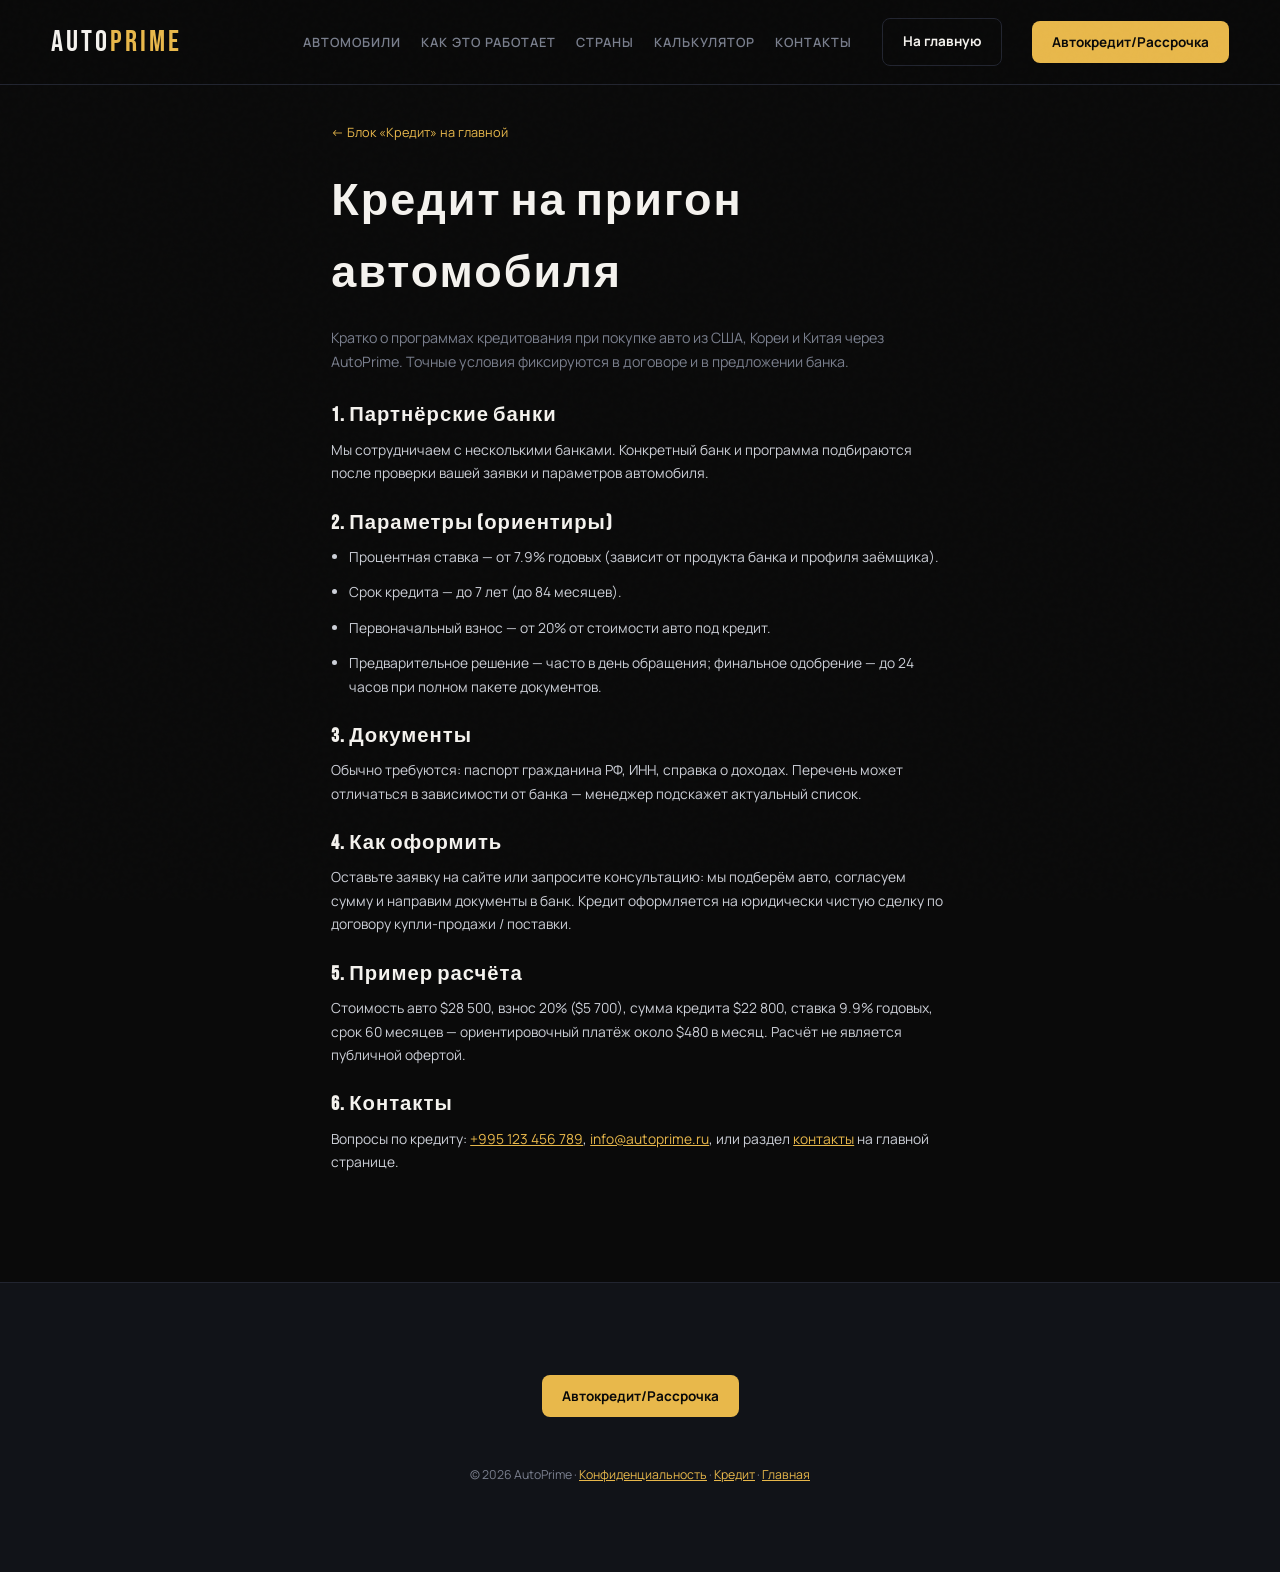
==== commit d8ccef07: "rtrtt" ====
--- a/credit-info.html
+++ b/credit-info.html
@@ -23,7 +23,7 @@
         <a href="index.html#contact">Контакты</a>
       </nav>
       <a href="index.html#top" class="btn btn-outline">На главную</a>
-      <button class="btn btn-primary" onclick="openModal()">Оставить заявку на кредит</button>
+      <button class="btn btn-primary" onclick="openModal()">Автокредит/Рассрочка</button>
     </div>
     
     <div class="burger">
@@ -78,7 +78,7 @@
 <footer>
   <div class="layout-shell" style="padding: 32px 0 48px;">
     <div class="footer-inner" style="display: flex; justify-content: center;">
-      <button class="btn btn-primary" onclick="openModal()">Оставить заявку на кредит</button>
+      <button class="btn btn-primary" onclick="openModal()">Автокредит/Рассрочка</button>
     </div>
     <p style="font-size: 0.82rem; color: var(--muted); line-height: 1.6; text-align: center;">
       © 2026 AutoPrime ·
--- a/css/autoprime.css
+++ b/css/autoprime.css
@@ -97,8 +97,9 @@
     transition: color .2s;
   }
   nav a:hover { color: var(--white); }
-
-  
+  .layout-shell--header .burger {
+      display: none;
+  }
   .btn {
     display: inline-flex;
     align-items: center;
@@ -498,11 +499,96 @@
   .slider-track {
     display: flex;
     gap: 24px;
-    transition: transform .5s cubic-bezier(.4,0,.2,1);
+    /* transition: transform .5s cubic-bezier(.4,0,.2,1); */
+  }
+  /* контейнер */
+  .mySwiper {
+    padding-bottom: 60px !important;
+  }
+  /* пагінація вниз */
+  .swiper-pagination {
+    bottom: 25px !important;
+  }
+  .swiper-pagination-bullet {
+    background: #999 !important;
+  }
+  .swiper-pagination-bullet-active {
+    background: var(--accent) !important;
+  }
+  /* блок навігації під слайдом */
+  .swiper-nav {
+    margin: 20px auto 0;
+    display: flex;
+    justify-content: center;
+    gap: 20px;
+    position: relative;
+    max-width: 280px;
+  }
+
+  /* прибираємо дефолтні стрілки */
+  .swiper-button-prev::after,
+  .swiper-button-next::after {
+    display: none;
+    position: absolute;
+  }
+
+  /* кастом стрілки */
+  .custom-prev,
+  .custom-next {
+    width: 48px !important;
+    height: 48px !important;
+    border-radius: 50%;
+    background: var(--card);
+    border: 1px solid var(--border);
+    display: flex;
+    align-items: center;
+    justify-content: center;
+    cursor: pointer;
+    transition: .3s;
+  }
+
+  /* іконки */
+  .custom-prev::before,
+  .custom-next::before {
+    content: '';
+    width: 12px;
+    height: 12px;
+    border-top: 2px solid #fff;
+    border-right: 2px solid #fff;
+  }
+
+  /* стрілка вліво */
+  .custom-prev::before {
+    transform: rotate(-135deg);
+    margin-left: 3px;
+  }
+
+  /* стрілка вправо */
+  .custom-next::before {
+    transform: rotate(45deg);
+    margin-right: 3px;
+  }
+
+  /* hover */
+  .custom-prev:hover,
+  .custom-next:hover {
+    background: var(--accent); 
+    color: var(--black); 
+    border-color: var(--accent);
+  }
+
+  /* пагінація */
+  .swiper-pagination-bullet {
+    background: #999;
+    opacity: 1;
+  }
+
+  .swiper-pagination-bullet-active {
+    background: #e63946;
   }
 
   .car-card {
-    min-width: 380px;
+    max-width: 100%;
     background: var(--card);
     border: 1px solid var(--border);
     border-radius: 16px;
@@ -611,7 +697,7 @@
   }
   .price-sub { font-size: .75rem; color: var(--muted); margin-top: 2px; }
 
-  .slider-nav {
+  /* .slider-nav {
     display: flex;
     flex-wrap: wrap;
     gap: 12px;
@@ -652,7 +738,7 @@
     flex-shrink: 0;
   }
   .dot:focus-visible { outline: 2px solid var(--accent); outline-offset: 2px; }
-  .dot.active { background: var(--accent); width: 24px; border-radius: 4px; }
+  .dot.active { background: var(--accent); width: 24px; border-radius: 4px; } */
 
   /* ── HOW IT WORKS ── */
   .steps-grid {
@@ -811,7 +897,7 @@
   }
   .credit-benefit:hover { border-color: rgba(232,184,75,.3); }
   .cb-icon { font-size: 1.4rem; flex-shrink: 0; }
-  .cb-text h4 { font-size: .9rem; font-weight: 700; color: var(--white); margin-bottom: 4px; }
+  .cb-text h4 { font-size: 16.8px; font-weight: 700; color: var(--white); margin-bottom: 4px; }
   .cb-text p { font-size: .82rem; color: var(--muted); line-height: 1.5; }
 
   /* ── WHY US ── */
@@ -1014,7 +1100,11 @@
   }
   .ci-icon { font-size: 1.3rem; }
   .ci-label { font-size: .75rem; color: var(--muted); text-transform: uppercase; letter-spacing: 1px; }
-  .ci-val { font-weight: 600; color: var(--white); font-size: .95rem; }
+  .ci-val { 
+    font-weight: 600; 
+    color: var(--white) !important; 
+    font-size: .95rem; 
+  }
 
   .contact-form {
     background: var(--card);
@@ -1146,17 +1236,20 @@
     background: #25D366;
     color: #fff;
   }
+   .sticky-wa img {
+    margin-top: 4px;
+  }
   .sticky-wa:hover {
     transform: scale(1.1);
     box-shadow: 0 12px 40px rgba(37, 211, 102, 0.45);
   }
   .sticky-call {
-    background: var(--accent);
-    color: var(--black);
+    background: #0d67d6;
+
   }
   .sticky-call:hover {
     transform: scale(1.1);
-    box-shadow: 0 12px 40px rgba(232, 184, 75, 0.45);
+    box-shadow: 0 12px 40px rgba(75, 146, 232, 0.45);
   }
 
   /* ── MODAL ── */
@@ -1309,17 +1402,23 @@
       right: -100%;
       width: 320px;
       min-height: 100%;
-      padding: 40px 10px;
+      padding: 120px 10px 30px;
       background: var(--dark);
       color: var(--white);
       transition: 0.3s;
     }
     .layout-shell--header nav {
       flex-direction: column;
-      min-height: 100%;
+      text-align: center;
+    }
+    .header-nav-wrapp a,
+    .header-nav-wrapp button {
+      width: 226px;
     }
     .layout-shell--header .header-nav-wrapp.active {
       right: 0;
+      height: 100vh;
+      width: 100%;
     }
     .lock {
       overflow: hidden;
@@ -1379,6 +1478,11 @@
       padding: 6px 12px;
       letter-spacing: 1.2px;
     }
+    .hero-ctas a {
+      width: 100%;
+      display: flex;
+      justify-content: center;
+    }
     .hero-stats {
       padding: 16px 14px;
       gap: 12px;
@@ -1407,14 +1511,25 @@
       font-size: 0.92rem;
       margin-top: 12px;
     }
-
+    .modal {
+      padding: 36px 24px;
+      width: 94%;
+    }
+    .modal h3 {
+      font-size: 18px;
+    }
+    .contact-form p {
+      text-align: center;
+    }
     h2 {
       font-size: clamp(1.85rem, 9vw, 2.65rem);
     }
 
     .btn {
-      padding: 10px 18px;
+      padding: 18px 36px;
       font-size: 0.82rem;
+      margin: 0 auto;
+      display: block;
     }
   
     .ticker-item {
@@ -1422,7 +1537,7 @@
       padding: 0 28px;
     }
 
-    .car-card { min-width: 260px; }
+    /* .car-card { max-width: 100%; } */
     .car-info { padding: 16px; }
     .car-name { font-size: 1.45rem; }
 
@@ -1439,8 +1554,11 @@
     }
 
     .footer-inner {
-      grid-template-columns: 1fr;
-      gap: 28px;
+      display: flex;
+      flex-wrap: wrap;
+    }
+    .footer-inner .footer-brand {
+      width: 100%;
     }
   }
 
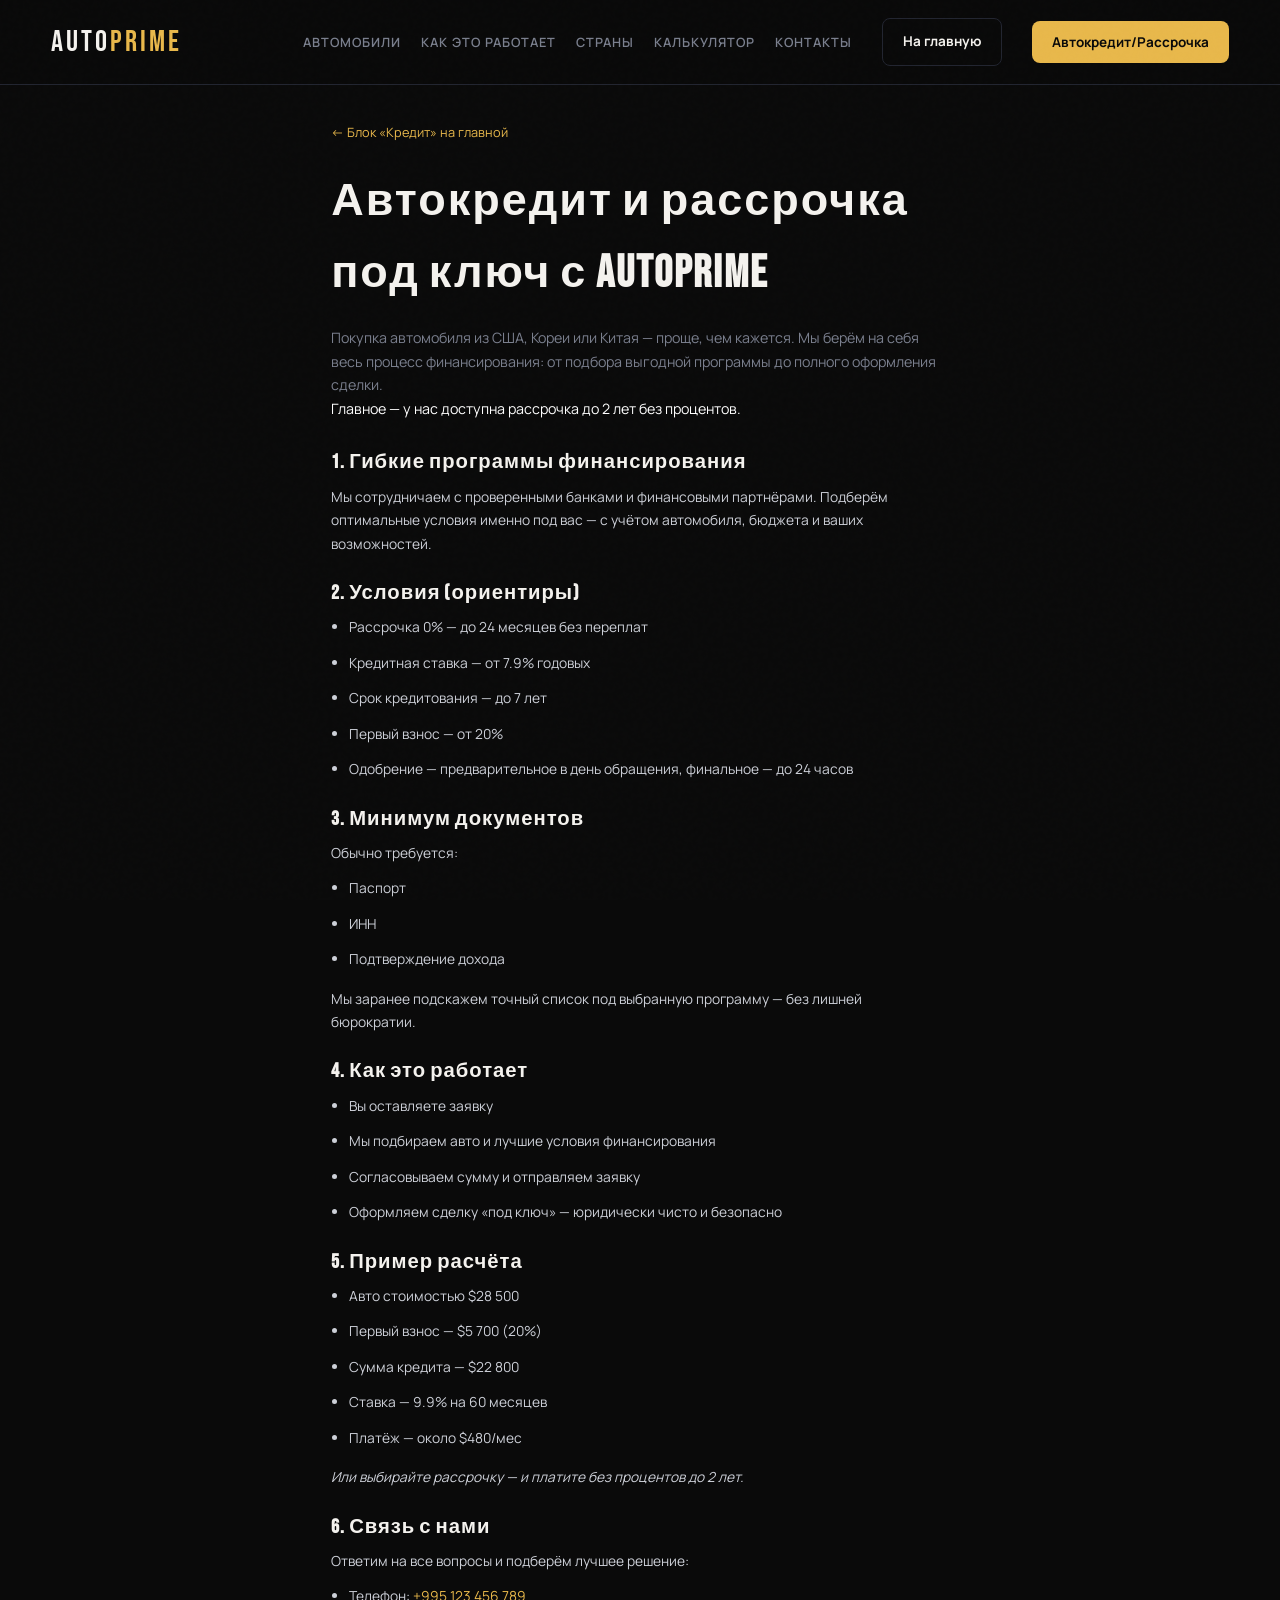
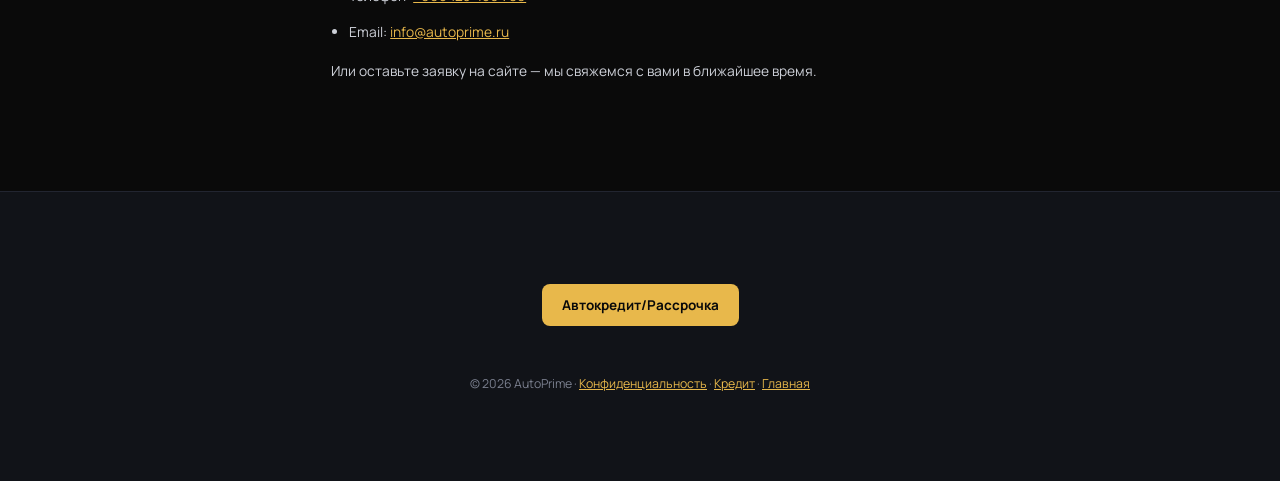
==== commit 7cdac77b: "tytytyty" ====
--- a/credit-info.html
+++ b/credit-info.html
@@ -35,42 +35,68 @@
 <main class="page-simple">
   <div class="layout-shell page-simple__inner">
     <a href="index.html#credit" class="back-link">← Блок «Кредит» на главной</a>
-    <h1>Кредит на пригон автомобиля</h1>
-    <p class="lead">Кратко о программах кредитования при покупке авто из США, Кореи и Китая через AutoPrime. Точные условия фиксируются в договоре и в предложении банка.</p>
-
+    <h1>Автокредит и рассрочка под ключ с AutoPrime</h1>
+    <p class="lead">Покупка автомобиля из США, Кореи или Китая — проще, чем кажется. Мы берём на 
+      себя весь процесс финансирования: от подбора выгодной программы до полного оформления сделки.<br>
+      <span style="color: #fff">Главное — у нас доступна рассрочка до 2 лет без процентов.</span>
+    </p>
     <section>
-      <h2>1. Партнёрские банки</h2>
-      <p>Мы сотрудничаем с несколькими банками. Конкретный банк и программа подбираются после проверки вашей заявки и параметров автомобиля.</p>
+      <h2>1. Гибкие программы финансирования</h2>
+      <p>Мы сотрудничаем с проверенными банками и финансовыми партнёрами. Подберём оптимальные условия именно под вас — с учётом автомобиля, бюджета и ваших возможностей.</p>
     </section>
 
     <section>
-      <h2>2. Параметры (ориентиры)</h2>
+      <h2>2. Условия (ориентиры)</h2>
       <ul>
-        <li>Процентная ставка — от 7.9% годовых (зависит от продукта банка и профиля заёмщика).</li>
-        <li>Срок кредита — до 7 лет (до 84 месяцев).</li>
-        <li>Первоначальный взнос — от 20% от стоимости авто под кредит.</li>
-        <li>Предварительное решение — часто в день обращения; финальное одобрение — до 24 часов при полном пакете документов.</li>
+        <li>Рассрочка 0% — до 24 месяцев без переплат</li>
+        <li>Кредитная ставка — от 7.9% годовых</li>
+        <li>Срок кредитования — до 7 лет</li>
+        <li>Первый взнос — от 20%</li>
+        <li>Одобрение — предварительное в день обращения, финальное — до 24 часов</li>
       </ul>
     </section>
 
     <section>
-      <h2>3. Документы</h2>
-      <p>Обычно требуются: паспорт гражданина РФ, ИНН, справка о доходах. Перечень может отличаться в зависимости от банка — менеджер подскажет актуальный список.</p>
+      <h2>3. Минимум документов</h2>
+      <p>Обычно требуется:</p>
+      <ul>
+        <li>Паспорт</li>
+        <li>ИНН</li>
+        <li>Подтверждение дохода</li>
+      </ul>
+      <p>Мы заранее подскажем точный список под выбранную программу — без лишней бюрократии.</p>
     </section>
 
     <section>
-      <h2>4. Как оформить</h2>
-      <p>Оставьте заявку на сайте или запросите консультацию: мы подберём авто, согласуем сумму и направим документы в банк. Кредит оформляется на юридически чистую сделку по договору купли-продажи / поставки.</p>
+      <h2>4. Как это работает</h2>
+      <ul>
+        <li>Вы оставляете заявку</li>
+        <li>Мы подбираем авто и лучшие условия финансирования</li>
+        <li>Согласовываем сумму и отправляем заявку</li>
+        <li>Оформляем сделку «под ключ» — юридически чисто и безопасно</li>
+      </ul>
     </section>
 
     <section>
       <h2>5. Пример расчёта</h2>
-      <p>Стоимость авто $28 500, взнос 20% ($5 700), сумма кредита $22 800, ставка 9.9% годовых, срок 60 месяцев — ориентировочный платёж около $480 в месяц. Расчёт не является публичной офертой.</p>
+      <ul>
+        <li>Авто стоимостью $28 500</li>
+        <li>Первый взнос — $5 700 (20%)</li>
+        <li>Сумма кредита — $22 800</li>
+        <li>Ставка — 9.9% на 60 месяцев</li>
+        <li>Платёж — около $480/мес</li>
+      </ul>
+      <p><i>Или выбирайте рассрочку — и платите без процентов до 2 лет.</i></p>
     </section>
 
     <section>
-      <h2>6. Контакты</h2>
-      <p>Вопросы по кредиту: <a href="tel:#">+995 123 456 789</a>, <a href="mailto:info@autoprime.ru">info@autoprime.ru</a>, или раздел <a href="index.html#contact">контакты</a> на главной странице.</p>
+      <h2>6. Связь с нами</h2>
+      <p>Ответим на все вопросы и подберём лучшее решение:</p>
+      <ul>
+        <li>Телефон: <a href="">+995 123 456 789</a></li>
+        <li>Email: <a href="">info@autoprime.ru</a></li>
+      </ul>
+      <p>Или оставьте заявку на сайте — мы свяжемся с вами в ближайшее время.</p>
     </section>
   </div>
 </main>
